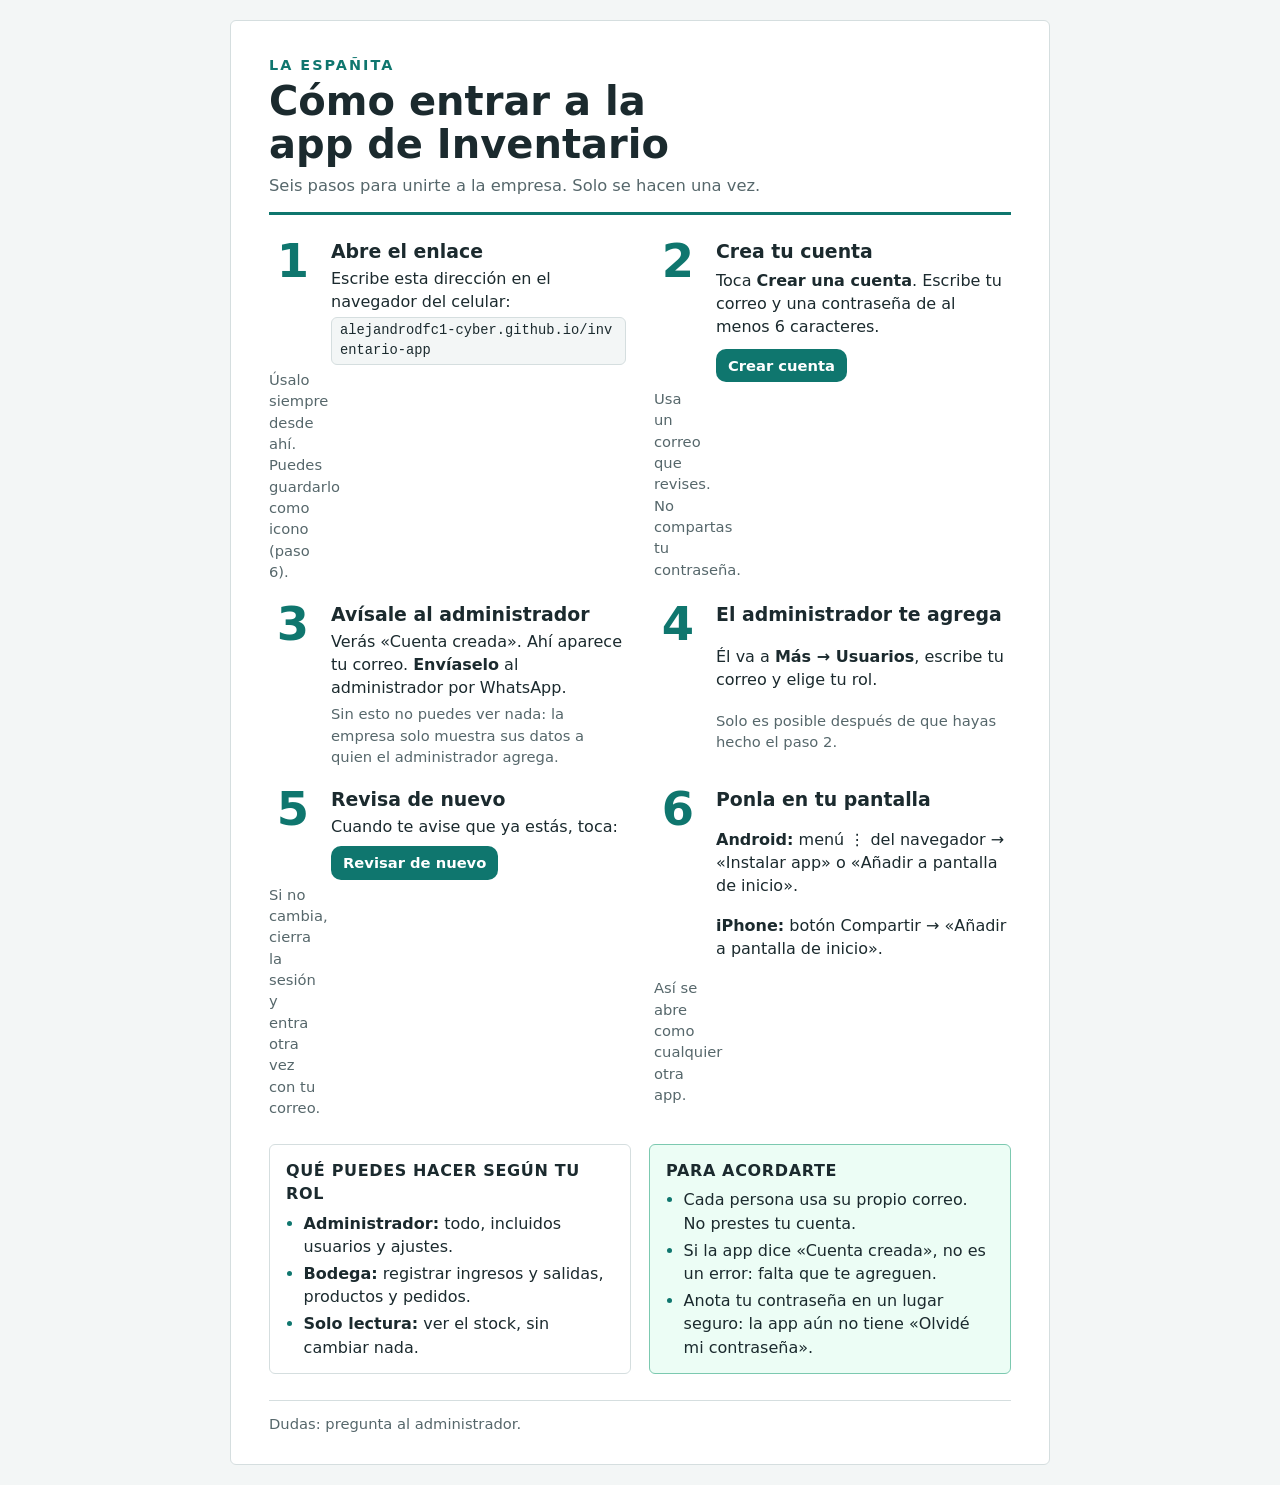
==== hoja-ingreso.html @ a073d374 "Hoja de una pagina para nuevos usuarios y texto de Crear cuenta corregido Co-Authored-By: Claude Son" ====
<!doctype html>
<html lang="es">
<head>
<meta charset="utf-8">
<meta name="viewport" content="width=device-width, initial-scale=1">
<meta name="robots" content="noindex">
<title>Hoja para nuevos usuarios</title>
<style>
  /* Una hoja A4 para entregar o pegar: pasos numerados porque unirse a la empresa es una secuencia real.
     Los botones dibujados copian los colores y textos de la app para que se reconozcan al tocarlos. */
  :root {
    --bg: #f3f6f6;
    --hoja: #ffffff;
    --tinta: #1b2a2e;
    --suave: #56676b;
    --linea: #d5dedf;
    --acento: #0f766e;
    --rojo: #dc2626;
    --verde: #16a34a;
    --aviso-bg: #ecfdf5;
    --aviso-borde: #7cc9b0;
    --fuente: system-ui, -apple-system, "Segoe UI", Roboto, Arial, sans-serif;
  }
  @media (prefers-color-scheme: dark) {
    :root:not([data-theme="light"]) {
      --bg: #101a1c; --hoja: #17252a; --tinta: #eaf2f2; --suave: #9db1b4; --linea: #2d4247;
      --acento: #2dd4bf; --aviso-bg: #12302c; --aviso-borde: #2f7f72; color-scheme: dark;
    }
  }
  :root[data-theme="dark"] {
    --bg: #101a1c; --hoja: #17252a; --tinta: #eaf2f2; --suave: #9db1b4; --linea: #2d4247;
    --acento: #2dd4bf; --aviso-bg: #12302c; --aviso-borde: #2f7f72; color-scheme: dark;
  }
  * { box-sizing: border-box; }
  body {
    background: var(--bg); color: var(--tinta); font-family: var(--fuente); font-size: 16px; line-height: 1.45; margin: 0;
    padding-block: 20px;
    padding-left: max(16px, env(safe-area-inset-left, 0px));
    padding-right: max(16px, env(safe-area-inset-right, 0px));
  }
  .hoja {
    max-width: 820px; margin: 0 auto; background: var(--hoja); border: 1px solid var(--linea); border-radius: 6px;
    padding: 34px 38px 30px; display: flex; flex-direction: column; gap: 26px;
  }
  header { display: flex; flex-direction: column; gap: 4px; border-bottom: 3px solid var(--acento); padding-bottom: 14px; }
  .local { font-weight: 700; letter-spacing: .14em; text-transform: uppercase; color: var(--acento); font-size: .9rem; }
  h1 { font-weight: 800; font-size: clamp(1.7rem, 6vw, 2.5rem); line-height: 1.08; margin: 0; text-wrap: balance; }
  .sub { color: var(--suave); margin: 4px 0 0; font-size: 1.02rem; }

  .pasos { display: grid; grid-template-columns: repeat(2, minmax(0, 1fr)); gap: 22px 28px; margin: 0; padding: 0; list-style: none; }
  .paso { display: grid; grid-template-columns: 48px minmax(0, 1fr); gap: 4px 14px; align-items: start; }
  .num { font-weight: 800; font-size: 2.9rem; line-height: .9; color: var(--acento); grid-row: span 3; text-align: center; }
  .paso h2 { font-weight: 800; font-size: 1.18rem; line-height: 1.15; margin: 0; text-wrap: balance; }
  .paso p { margin: 0; }
  .paso .muted { color: var(--suave); font-size: .92rem; }
  .btn {
    display: inline-block; font-weight: 700; font-size: .92rem; color: #fff; background: var(--acento);
    border-radius: 10px; padding: 6px 12px; white-space: nowrap; margin-top: 4px;
  }
  .btn.gris { background: #64748b; }
  .url { display: inline-block; font-family: ui-monospace, Consolas, monospace; font-size: .86rem; background: var(--bg); border: 1px solid var(--linea); border-radius: 6px; padding: 3px 8px; word-break: break-all; }
  .campo { display: inline-block; border: 1px solid var(--linea); background: var(--bg); border-radius: 6px; padding: 3px 10px; font-size: .9rem; color: var(--suave); }

  .recuadros { display: grid; grid-template-columns: repeat(2, minmax(0, 1fr)); gap: 18px; }
  .caja { border: 1px solid var(--linea); border-radius: 6px; padding: 14px 16px; display: flex; flex-direction: column; gap: 6px; }
  .caja.aviso { background: var(--aviso-bg); border-color: var(--aviso-borde); }
  .caja h3 { font-weight: 800; font-size: 1rem; letter-spacing: .04em; text-transform: uppercase; margin: 0; }
  .caja ul { margin: 0; padding-left: 1.1em; display: flex; flex-direction: column; gap: 4px; }
  .caja li::marker { color: var(--acento); }
  footer { display: flex; justify-content: space-between; gap: 12px; flex-wrap: wrap; color: var(--suave); font-size: .92rem; border-top: 1px solid var(--linea); padding-top: 12px; }

  @media (max-width: 640px) {
    .hoja { padding: 22px 18px 20px; gap: 22px; }
    .pasos, .recuadros { grid-template-columns: minmax(0, 1fr); }
  }
  @media print {
    @page { size: A4; margin: 10mm; }
    :root { --bg: #fff; --hoja: #fff; }
    body { padding: 0; font-size: 14.5px; }
    .hoja { border: none; max-width: none; padding: 0; gap: 18px; }
    .pasos { gap: 16px 26px; }
  }
</style>
</head>
<body>
<main class="hoja">
  <header>
    <span class="local">La Españita</span>
    <h1>Cómo entrar a la app de Inventario</h1>
    <p class="sub">Seis pasos para unirte a la empresa. Solo se hacen una vez.</p>
  </header>

  <ol class="pasos">
    <li class="paso">
      <span class="num">1</span>
      <h2>Abre el enlace</h2>
      <p>Escribe esta dirección en el navegador del celular:</p>
      <p><span class="url">alejandrodfc1-cyber.github.io/inventario-app</span></p>
      <p class="muted">Úsalo siempre desde ahí. Puedes guardarlo como icono (paso 6).</p>
    </li>
    <li class="paso">
      <span class="num">2</span>
      <h2>Crea tu cuenta</h2>
      <p>Toca <b>Crear una cuenta</b>. Escribe tu correo y una contraseña de al menos 6 caracteres.</p>
      <p><span class="btn">Crear cuenta</span></p>
      <p class="muted">Usa un correo que revises. No compartas tu contraseña.</p>
    </li>
    <li class="paso">
      <span class="num">3</span>
      <h2>Avísale al administrador</h2>
      <p>Verás «Cuenta creada». Ahí aparece tu correo. <b>Envíaselo</b> al administrador por WhatsApp.</p>
      <p class="muted">Sin esto no puedes ver nada: la empresa solo muestra sus datos a quien el administrador agrega.</p>
    </li>
    <li class="paso">
      <span class="num">4</span>
      <h2>El administrador te agrega</h2>
      <p>Él va a <b>Más → Usuarios</b>, escribe tu correo y elige tu rol.</p>
      <p class="muted">Solo es posible después de que hayas hecho el paso 2.</p>
    </li>
    <li class="paso">
      <span class="num">5</span>
      <h2>Revisa de nuevo</h2>
      <p>Cuando te avise que ya estás, toca:</p>
      <p><span class="btn">Revisar de nuevo</span></p>
      <p class="muted">Si no cambia, cierra la sesión y entra otra vez con tu correo.</p>
    </li>
    <li class="paso">
      <span class="num">6</span>
      <h2>Ponla en tu pantalla</h2>
      <p><b>Android:</b> menú ⋮ del navegador → «Instalar app» o «Añadir a pantalla de inicio».</p>
      <p><b>iPhone:</b> botón Compartir → «Añadir a pantalla de inicio».</p>
      <p class="muted">Así se abre como cualquier otra app.</p>
    </li>
  </ol>

  <div class="recuadros">
    <section class="caja">
      <h3>Qué puedes hacer según tu rol</h3>
      <ul>
        <li><b>Administrador:</b> todo, incluidos usuarios y ajustes.</li>
        <li><b>Bodega:</b> registrar ingresos y salidas, productos y pedidos.</li>
        <li><b>Solo lectura:</b> ver el stock, sin cambiar nada.</li>
      </ul>
    </section>
    <section class="caja aviso">
      <h3>Para acordarte</h3>
      <ul>
        <li>Cada persona usa su propio correo. No prestes tu cuenta.</li>
        <li>Si la app dice «Cuenta creada», no es un error: falta que te agreguen.</li>
        <li>Anota tu contraseña en un lugar seguro: la app aún no tiene «Olvidé mi contraseña».</li>
      </ul>
    </section>
  </div>

  <footer>
    <span>Dudas: pregunta al administrador.</span>
  </footer>
</main>
</body>
</html>
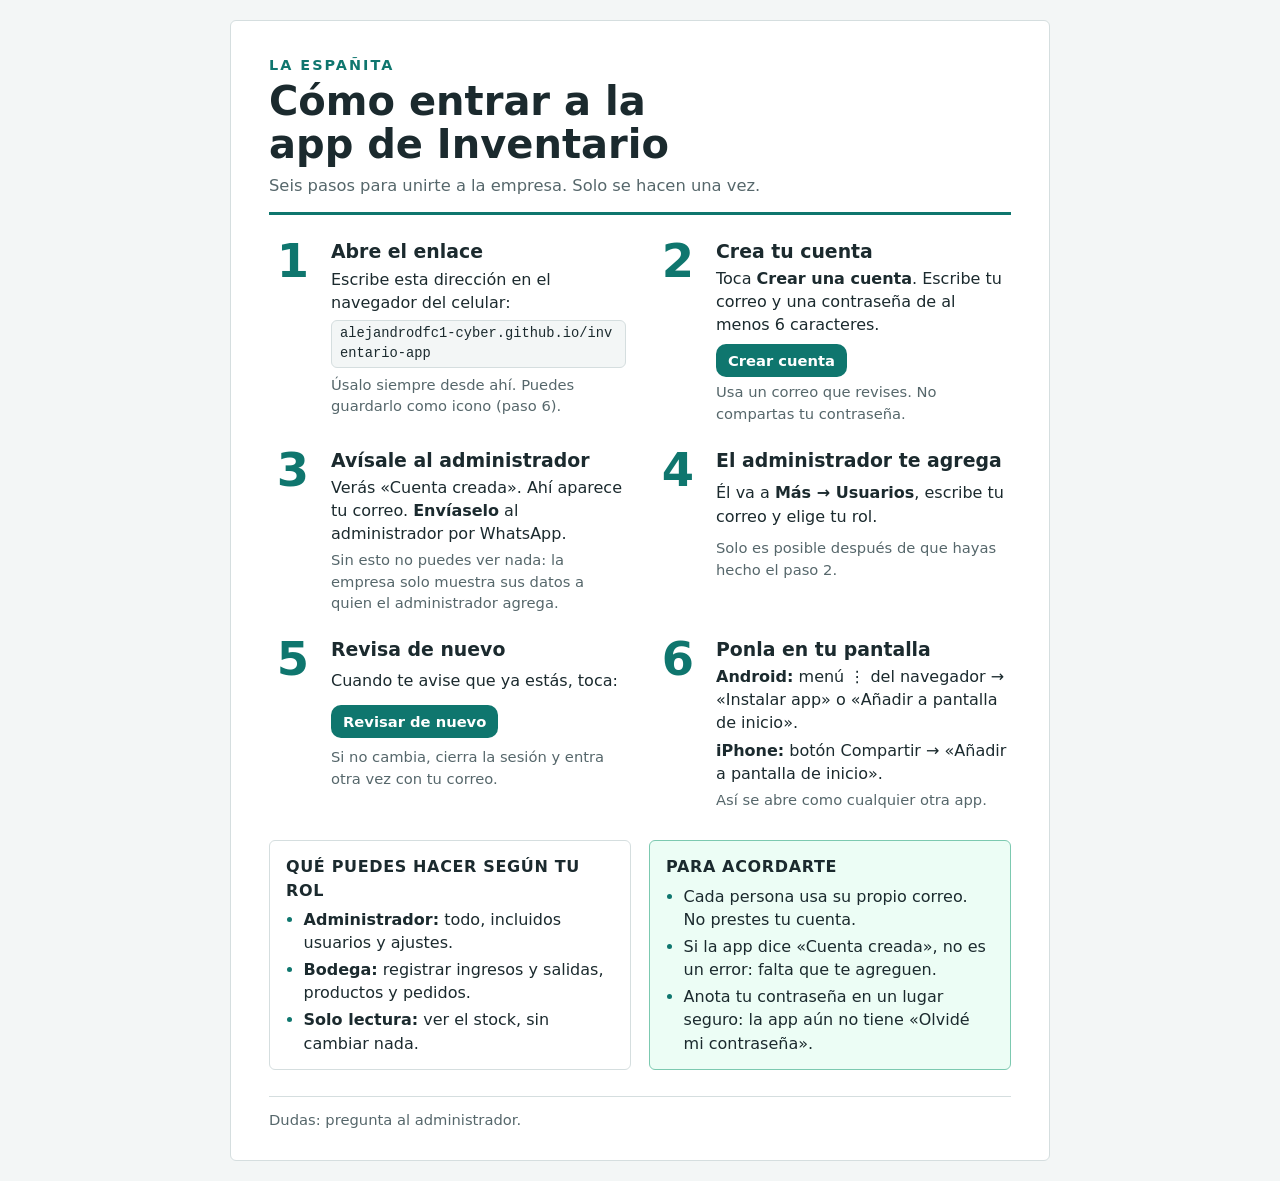
==== commit ab5dbcac: "Hoja de ingreso: arreglar notas que caian debajo del numero Co-Authored-By: Claude Sonnet 5.5 <norep" ====
--- a/hoja-ingreso.html
+++ b/hoja-ingreso.html
@@ -48,10 +48,11 @@
   .sub { color: var(--suave); margin: 4px 0 0; font-size: 1.02rem; }
 
   .pasos { display: grid; grid-template-columns: repeat(2, minmax(0, 1fr)); gap: 22px 28px; margin: 0; padding: 0; list-style: none; }
-  .paso { display: grid; grid-template-columns: 48px minmax(0, 1fr); gap: 4px 14px; align-items: start; }
-  .num { font-weight: 800; font-size: 2.9rem; line-height: .9; color: var(--acento); grid-row: span 3; text-align: center; }
-  .paso h2 { font-weight: 800; font-size: 1.18rem; line-height: 1.15; margin: 0; text-wrap: balance; }
-  .paso p { margin: 0; }
+  .paso { display: grid; grid-template-columns: 48px minmax(0, 1fr); gap: 0 14px; align-items: start; }
+  .num { font-weight: 800; font-size: 2.9rem; line-height: .9; color: var(--acento); grid-row: 1 / span 8; text-align: center; }
+  .paso > :not(.num) { grid-column: 2; }
+  .paso h2 { font-weight: 800; font-size: 1.18rem; line-height: 1.15; margin: 0 0 4px; text-wrap: balance; }
+  .paso p { margin: 0 0 4px; }
   .paso .muted { color: var(--suave); font-size: .92rem; }
   .btn {
     display: inline-block; font-weight: 700; font-size: .92rem; color: #fff; background: var(--acento);
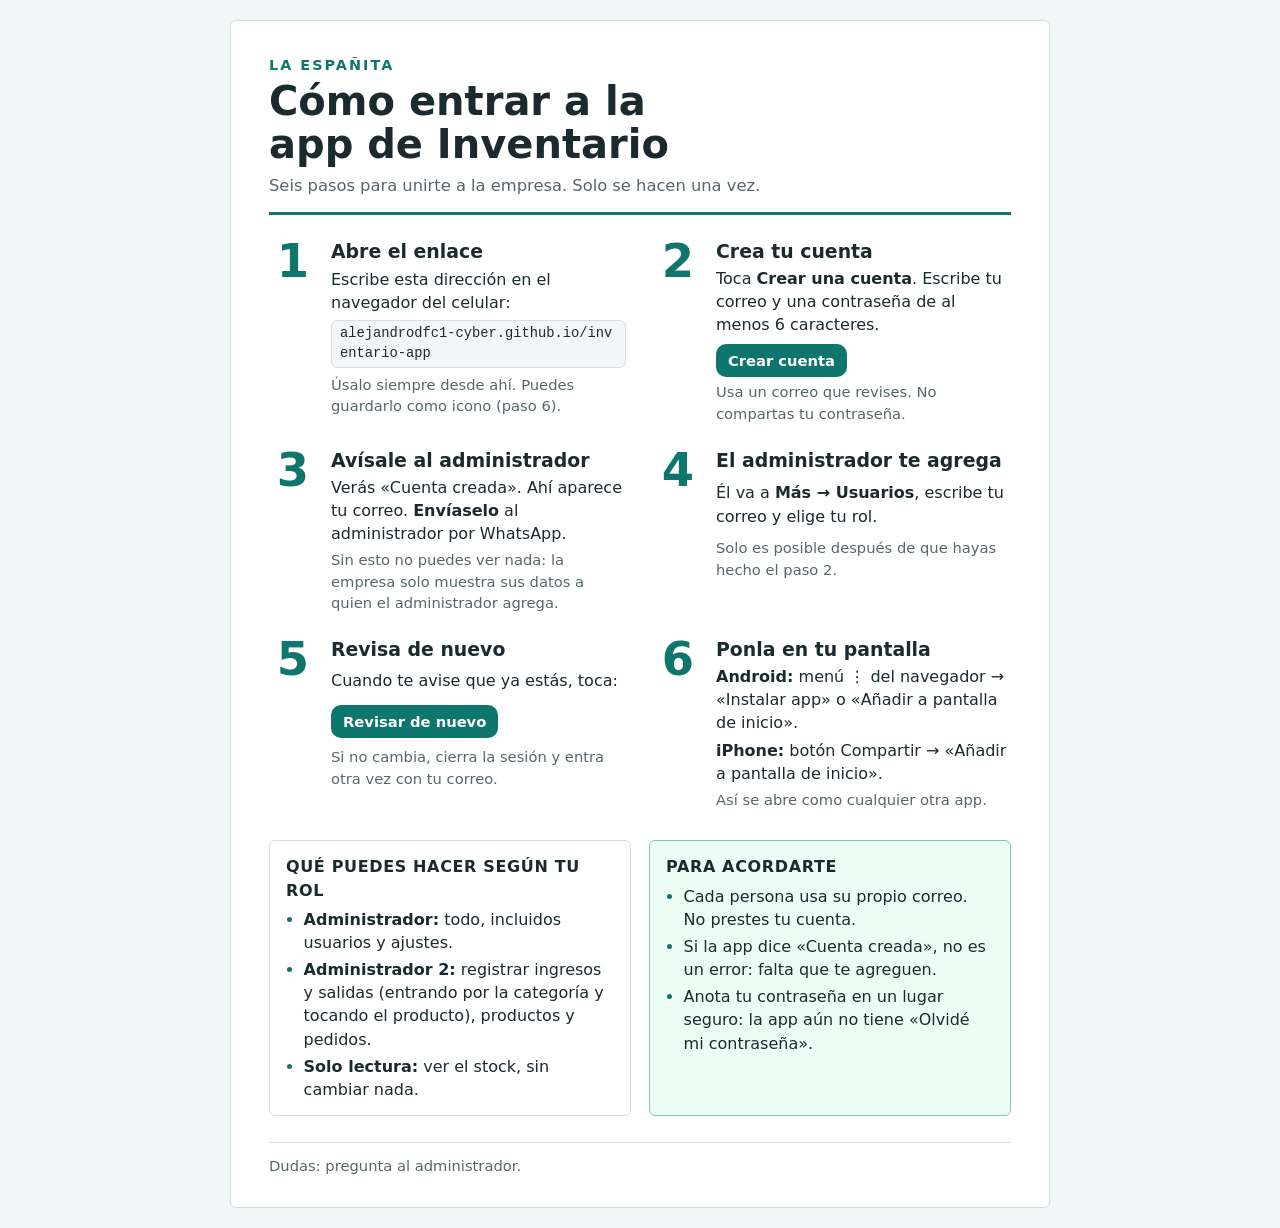
==== commit 54314ea0: "Rol Bodega pasa a llamarse Administrador 2 y no ve la pestana Mover Co-Authored-By: Claude Sonnet 5." ====
--- a/hoja-ingreso.html
+++ b/hoja-ingreso.html
@@ -139,7 +139,7 @@
       <h3>Qué puedes hacer según tu rol</h3>
       <ul>
         <li><b>Administrador:</b> todo, incluidos usuarios y ajustes.</li>
-        <li><b>Bodega:</b> registrar ingresos y salidas, productos y pedidos.</li>
+        <li><b>Administrador 2:</b> registrar ingresos y salidas (entrando por la categoría y tocando el producto), productos y pedidos.</li>
         <li><b>Solo lectura:</b> ver el stock, sin cambiar nada.</li>
       </ul>
     </section>
